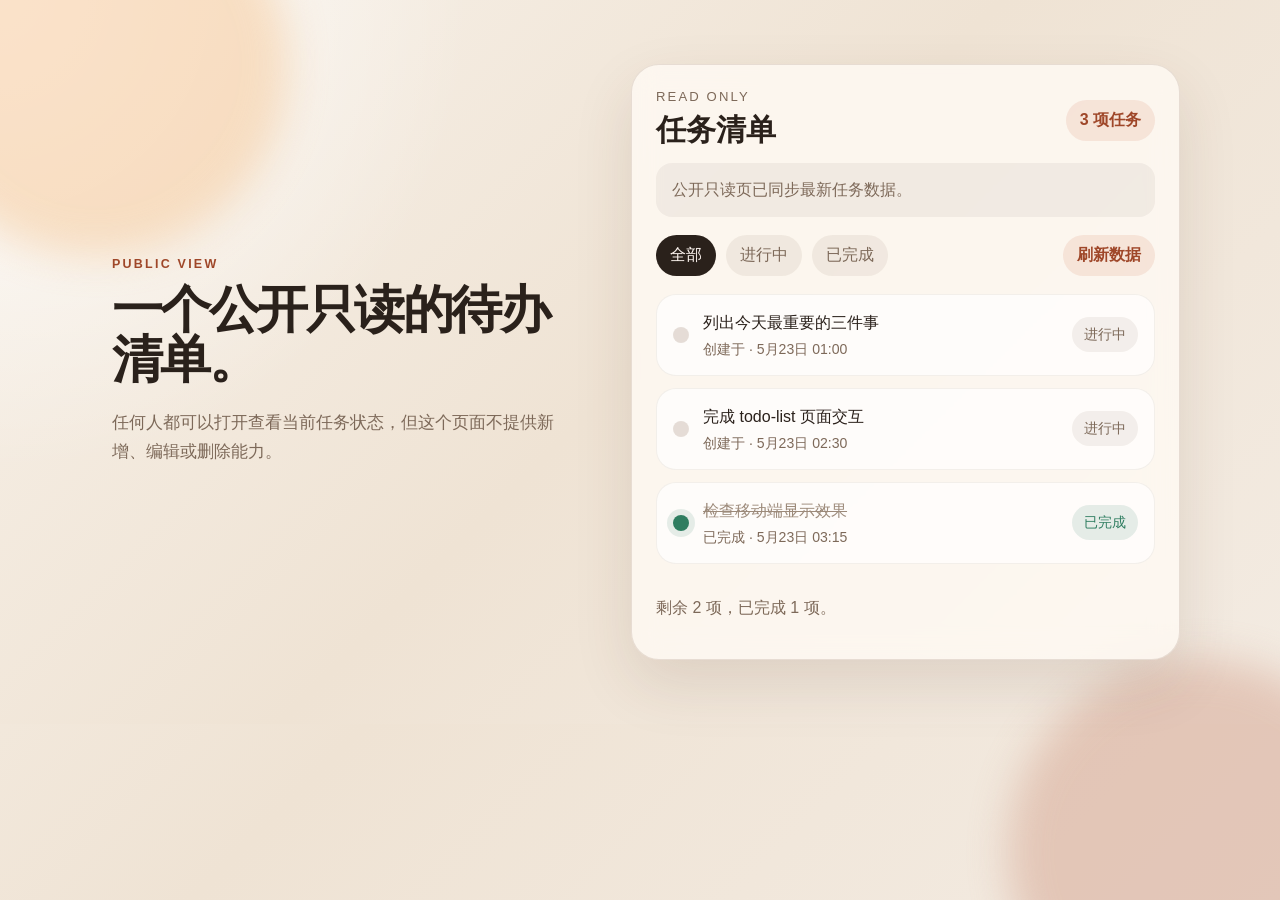
==== docs/index.html @ 0ceb117f "initial todo-list publish setup" ====
<!DOCTYPE html>
<html lang="zh-CN">
  <head>
    <meta charset="UTF-8" />
    <meta name="viewport" content="width=device-width, initial-scale=1.0" />
    <title>Todo List</title>
    <link rel="stylesheet" href="./style.css" />
  </head>
  <body>
    <div class="background-shape background-shape-left"></div>
    <div class="background-shape background-shape-right"></div>

    <main class="app-shell">
      <section class="hero">
        <p class="eyebrow">PUBLIC VIEW</p>
        <h1>一个公开只读的待办清单。</h1>
        <p class="hero-copy">
          任何人都可以打开查看当前任务状态，但这个页面不提供新增、编辑或删除能力。
        </p>
      </section>

      <section class="todo-card" aria-label="Todo 公开只读页">
        <header class="card-header">
          <div>
            <p class="card-title">READ ONLY</p>
            <h2>任务清单</h2>
          </div>
          <div class="task-badge" id="taskBadge">加载中</div>
        </header>

        <p class="readonly-note" id="viewStatus">正在加载任务数据...</p>

        <div class="toolbar">
          <div class="filters" id="filters" role="tablist" aria-label="任务筛选">
            <button class="filter is-active" data-filter="all" type="button">全部</button>
            <button class="filter" data-filter="active" type="button">进行中</button>
            <button class="filter" data-filter="completed" type="button">已完成</button>
          </div>
          <button class="secondary-button" id="refreshButton" type="button">刷新数据</button>
        </div>

        <ul class="todo-list" id="todoList" aria-live="polite"></ul>

        <footer class="card-footer">
          <p id="taskSummary">正在加载...</p>
        </footer>
      </section>
    </main>

    <template id="todoItemTemplate">
      <li class="todo-item">
        <span class="todo-state" aria-hidden="true"></span>
        <div class="todo-content">
          <p class="todo-text"></p>
          <span class="todo-meta"></span>
        </div>
        <span class="todo-label"></span>
      </li>
    </template>

    <script src="./script.js"></script>
  </body>
</html>
---- docs/style.css ----
:root {
  --card: rgba(255, 250, 244, 0.8);
  --card-border: rgba(109, 78, 55, 0.15);
  --text: #2a211b;
  --muted: #7d6959;
  --accent: #c35f3d;
  --accent-strong: #9f4729;
  --success: #2f7d60;
  --success-soft: rgba(47, 125, 96, 0.12);
  --shadow: 0 24px 60px rgba(85, 48, 29, 0.12);
  --radius-xl: 28px;
  --radius-lg: 18px;
}

* {
  box-sizing: border-box;
}

html,
body {
  margin: 0;
  min-height: 100%;
  font-family: "Avenir Next", "Trebuchet MS", "Segoe UI", sans-serif;
  color: var(--text);
  background:
    radial-gradient(circle at top left, rgba(255, 255, 255, 0.9), transparent 32%),
    linear-gradient(135deg, #f8f2ea 0%, #efe3d4 50%, #f3ebe2 100%);
}

body {
  position: relative;
  overflow-x: hidden;
}

.background-shape {
  position: fixed;
  z-index: 0;
  width: 24rem;
  height: 24rem;
  border-radius: 50%;
  filter: blur(20px);
  opacity: 0.45;
  pointer-events: none;
}

.background-shape-left {
  top: -8rem;
  left: -6rem;
  background: #f5c28c;
}

.background-shape-right {
  right: -7rem;
  bottom: -9rem;
  background: #d19c87;
}

.app-shell {
  position: relative;
  z-index: 1;
  width: min(100%, 1120px);
  margin: 0 auto;
  padding: 64px 20px;
  display: grid;
  grid-template-columns: 1fr 1.1fr;
  gap: 32px;
  align-items: center;
}

.hero {
  padding: 24px 12px;
  animation: slide-up 0.7s ease;
}

.eyebrow {
  margin: 0 0 14px;
  color: var(--accent-strong);
  text-transform: uppercase;
  letter-spacing: 0.18em;
  font-size: 0.78rem;
  font-weight: 700;
}

.hero h1 {
  margin: 0;
  font-size: clamp(2.5rem, 4vw, 4.6rem);
  line-height: 0.98;
  letter-spacing: -0.05em;
}

.hero-copy {
  max-width: 34rem;
  margin: 22px 0 0;
  font-size: 1.05rem;
  line-height: 1.75;
  color: var(--muted);
}

.todo-card {
  backdrop-filter: blur(14px);
  background: var(--card);
  border: 1px solid var(--card-border);
  border-radius: var(--radius-xl);
  box-shadow: var(--shadow);
  padding: 24px;
  animation: slide-up 0.85s ease;
}

.card-header,
.toolbar,
.card-footer {
  display: flex;
  align-items: center;
  justify-content: space-between;
  gap: 12px;
  flex-wrap: wrap;
}

.card-header {
  margin-bottom: 12px;
}

.card-title {
  margin: 0 0 6px;
  font-size: 0.82rem;
  letter-spacing: 0.16em;
  color: var(--muted);
}

.card-header h2 {
  margin: 0;
  font-size: 1.85rem;
}

.task-badge {
  padding: 10px 14px;
  border-radius: 999px;
  background: rgba(195, 95, 61, 0.12);
  color: var(--accent-strong);
  font-weight: 700;
}

.readonly-note {
  margin: 0 0 18px;
  padding: 14px 16px;
  border-radius: 16px;
  background: rgba(42, 33, 27, 0.05);
  color: var(--muted);
  line-height: 1.6;
}

.toolbar {
  margin-bottom: 18px;
}

.filters {
  display: flex;
  flex-wrap: wrap;
  gap: 10px;
}

.filter,
.secondary-button {
  border: 0;
  cursor: pointer;
  font: inherit;
  padding: 10px 14px;
  border-radius: 999px;
  background: rgba(109, 78, 55, 0.08);
  color: var(--muted);
  transition: background-color 0.2s ease, color 0.2s ease, transform 0.2s ease;
}

.secondary-button {
  background: rgba(195, 95, 61, 0.12);
  color: var(--accent-strong);
  font-weight: 700;
}

.filter.is-active {
  background: var(--text);
  color: #fff7f2;
}

.filter:hover,
.secondary-button:hover {
  transform: translateY(-1px);
}

.todo-list {
  list-style: none;
  margin: 0;
  padding: 0;
  display: grid;
  gap: 12px;
  min-height: 220px;
}

.todo-item {
  display: grid;
  grid-template-columns: auto 1fr auto;
  gap: 14px;
  align-items: center;
  padding: 16px;
  border-radius: 20px;
  background: rgba(255, 255, 255, 0.68);
  border: 1px solid rgba(109, 78, 55, 0.08);
  animation: fade-in 0.35s ease;
}

.todo-state {
  width: 16px;
  height: 16px;
  border-radius: 50%;
  background: rgba(109, 78, 55, 0.18);
}

.todo-item.is-completed .todo-state {
  background: var(--success);
  box-shadow: 0 0 0 6px var(--success-soft);
}

.todo-content {
  min-width: 0;
}

.todo-text {
  margin: 0 0 5px;
  font-size: 1rem;
  line-height: 1.5;
  word-break: break-word;
}

.todo-meta {
  color: var(--muted);
  font-size: 0.88rem;
}

.todo-item.is-completed .todo-text {
  color: #9c8a7a;
  text-decoration: line-through;
}

.todo-label {
  padding: 8px 12px;
  border-radius: 999px;
  background: rgba(109, 78, 55, 0.08);
  color: var(--muted);
  font-size: 0.88rem;
}

.todo-item.is-completed .todo-label {
  background: rgba(47, 125, 96, 0.12);
  color: var(--success);
}

.empty-state {
  display: grid;
  place-items: center;
  text-align: center;
  min-height: 220px;
  padding: 24px;
  border-radius: 20px;
  border: 1px dashed rgba(109, 78, 55, 0.18);
  color: var(--muted);
}

.card-footer {
  margin-top: 18px;
  color: var(--muted);
}

@keyframes slide-up {
  from {
    opacity: 0;
    transform: translateY(24px);
  }
  to {
    opacity: 1;
    transform: translateY(0);
  }
}

@keyframes fade-in {
  from {
    opacity: 0;
    transform: translateY(8px);
  }
  to {
    opacity: 1;
    transform: translateY(0);
  }
}

@media (max-width: 920px) {
  .app-shell {
    grid-template-columns: 1fr;
    padding: 42px 16px;
  }

  .hero {
    padding: 0 4px;
  }
}

@media (max-width: 640px) {
  .card-header,
  .toolbar,
  .card-footer {
    align-items: flex-start;
    flex-direction: column;
  }

  .todo-item {
    grid-template-columns: auto 1fr;
  }

  .todo-label {
    grid-column: 2;
    justify-self: start;
  }
}
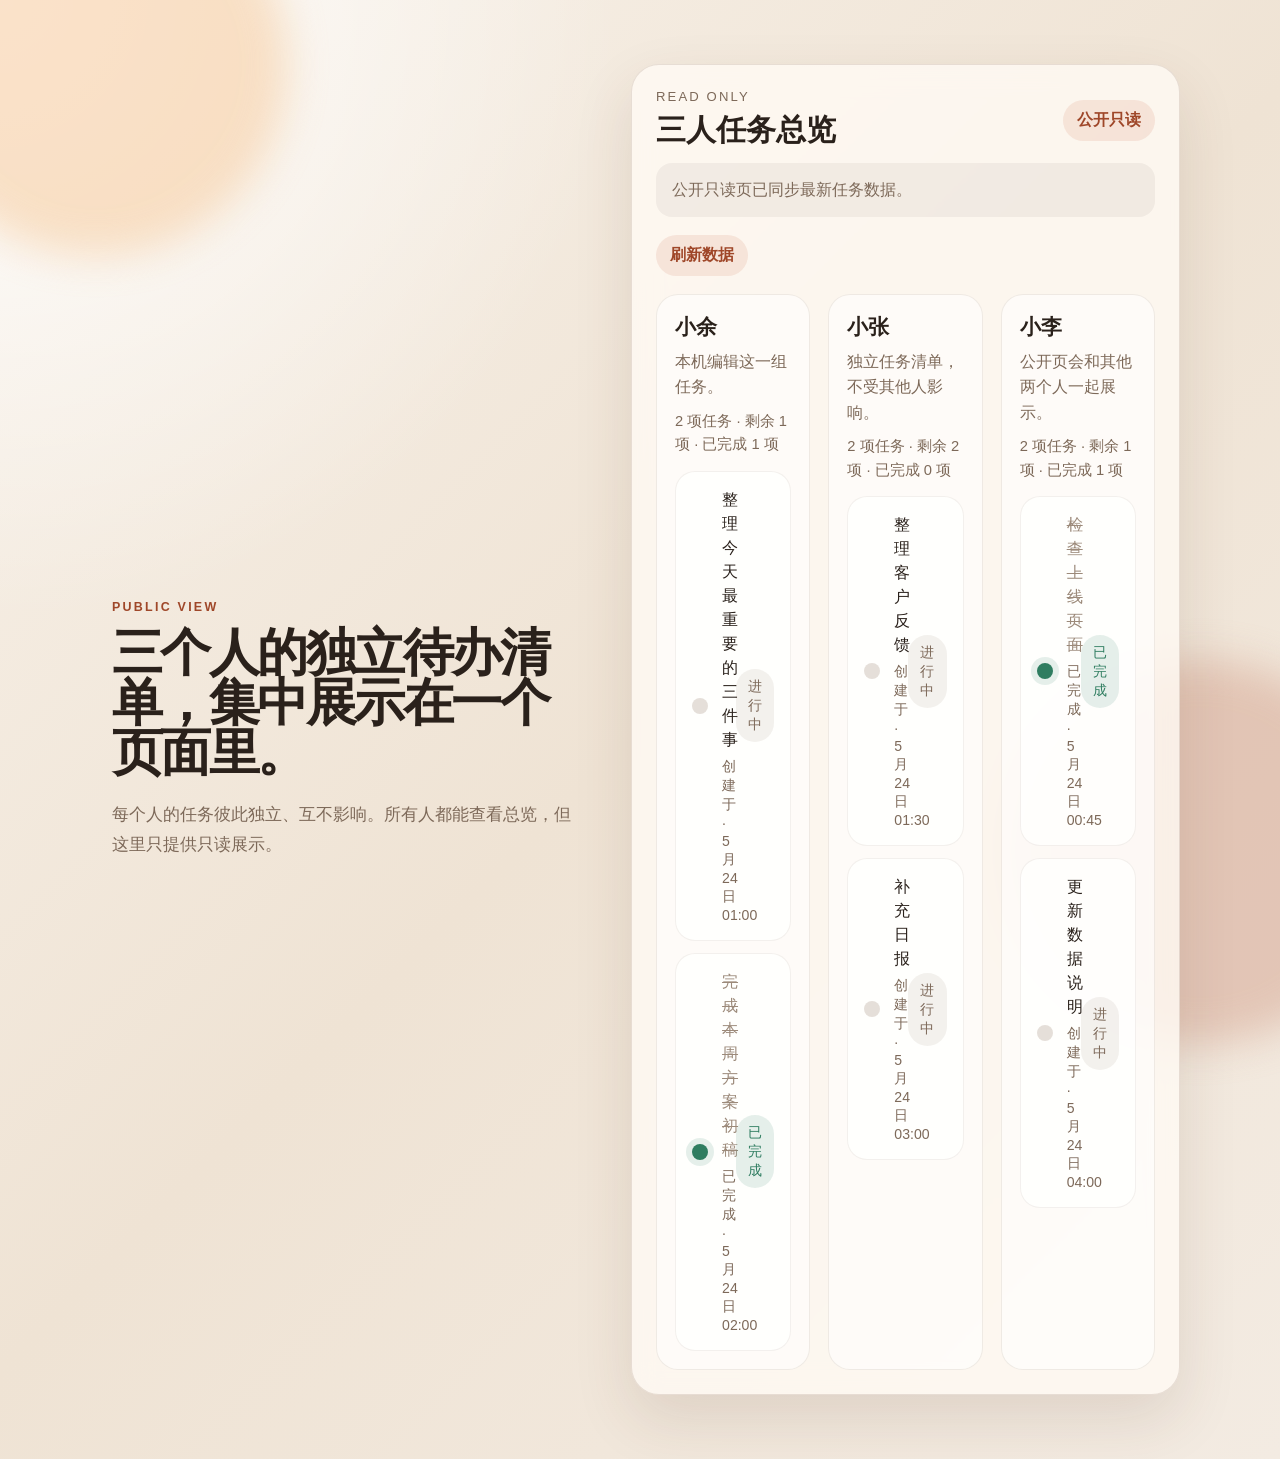
==== commit 4b97ce75: "add three-member independent todo boards" ====
--- a/docs/index.html
+++ b/docs/index.html
@@ -13,9 +13,9 @@
     <main class="app-shell">
       <section class="hero">
         <p class="eyebrow">PUBLIC VIEW</p>
-        <h1>一个公开只读的待办清单。</h1>
+        <h1>三个人的独立待办清单，集中展示在一个页面里。</h1>
         <p class="hero-copy">
-          任何人都可以打开查看当前任务状态，但这个页面不提供新增、编辑或删除能力。
+          每个人的任务彼此独立、互不影响。所有人都能查看总览，但这里只提供只读展示。
         </p>
       </section>
 
@@ -23,39 +23,33 @@
         <header class="card-header">
           <div>
             <p class="card-title">READ ONLY</p>
-            <h2>任务清单</h2>
+            <h2>三人任务总览</h2>
           </div>
-          <div class="task-badge" id="taskBadge">加载中</div>
+          <div class="task-badge">公开只读</div>
         </header>
 
-        <p class="readonly-note" id="viewStatus">正在加载任务数据...</p>
+        <p class="readonly-note" id="viewStatus">正在加载三个人的任务数据...</p>
 
         <div class="toolbar">
-          <div class="filters" id="filters" role="tablist" aria-label="任务筛选">
-            <button class="filter is-active" data-filter="all" type="button">全部</button>
-            <button class="filter" data-filter="active" type="button">进行中</button>
-            <button class="filter" data-filter="completed" type="button">已完成</button>
-          </div>
           <button class="secondary-button" id="refreshButton" type="button">刷新数据</button>
         </div>
 
-        <ul class="todo-list" id="todoList" aria-live="polite"></ul>
-
-        <footer class="card-footer">
-          <p id="taskSummary">正在加载...</p>
-        </footer>
+        <div class="board-grid" id="boardContainer" aria-live="polite"></div>
       </section>
     </main>
 
-    <template id="todoItemTemplate">
-      <li class="todo-item">
-        <span class="todo-state" aria-hidden="true"></span>
-        <div class="todo-content">
-          <p class="todo-text"></p>
-          <span class="todo-meta"></span>
-        </div>
-        <span class="todo-label"></span>
-      </li>
+    <template id="memberBoardTemplate">
+      <section class="member-board">
+        <header class="member-header">
+          <div>
+            <h3 class="member-name"></h3>
+            <p class="member-note"></p>
+          </div>
+          <p class="member-stats"></p>
+        </header>
+
+        <ul class="todo-list member-list"></ul>
+      </section>
     </template>
 
     <script src="./script.js"></script>
--- a/docs/style.css
+++ b/docs/style.css
@@ -153,13 +153,6 @@
   margin-bottom: 18px;
 }
 
-.filters {
-  display: flex;
-  flex-wrap: wrap;
-  gap: 10px;
-}
-
-.filter,
 .secondary-button {
   border: 0;
   cursor: pointer;
@@ -177,14 +170,42 @@
   font-weight: 700;
 }
 
-.filter.is-active {
-  background: var(--text);
-  color: #fff7f2;
-}
-
-.filter:hover,
 .secondary-button:hover {
   transform: translateY(-1px);
+}
+
+.board-grid {
+  display: grid;
+  grid-template-columns: repeat(3, minmax(0, 1fr));
+  gap: 18px;
+}
+
+.member-board {
+  padding: 18px;
+  border-radius: 22px;
+  background: rgba(255, 255, 255, 0.58);
+  border: 1px solid rgba(109, 78, 55, 0.1);
+}
+
+.member-header {
+  margin-bottom: 14px;
+}
+
+.member-name {
+  margin: 0 0 8px;
+  font-size: 1.3rem;
+}
+
+.member-note,
+.member-stats {
+  margin: 0;
+  color: var(--muted);
+  line-height: 1.6;
+}
+
+.member-stats {
+  margin-top: 10px;
+  font-size: 0.92rem;
 }
 
 .todo-list {
@@ -301,12 +322,15 @@
   .hero {
     padding: 0 4px;
   }
+
+  .board-grid {
+    grid-template-columns: 1fr;
+  }
 }
 
 @media (max-width: 640px) {
   .card-header,
-  .toolbar,
-  .card-footer {
+  .toolbar {
     align-items: flex-start;
     flex-direction: column;
   }
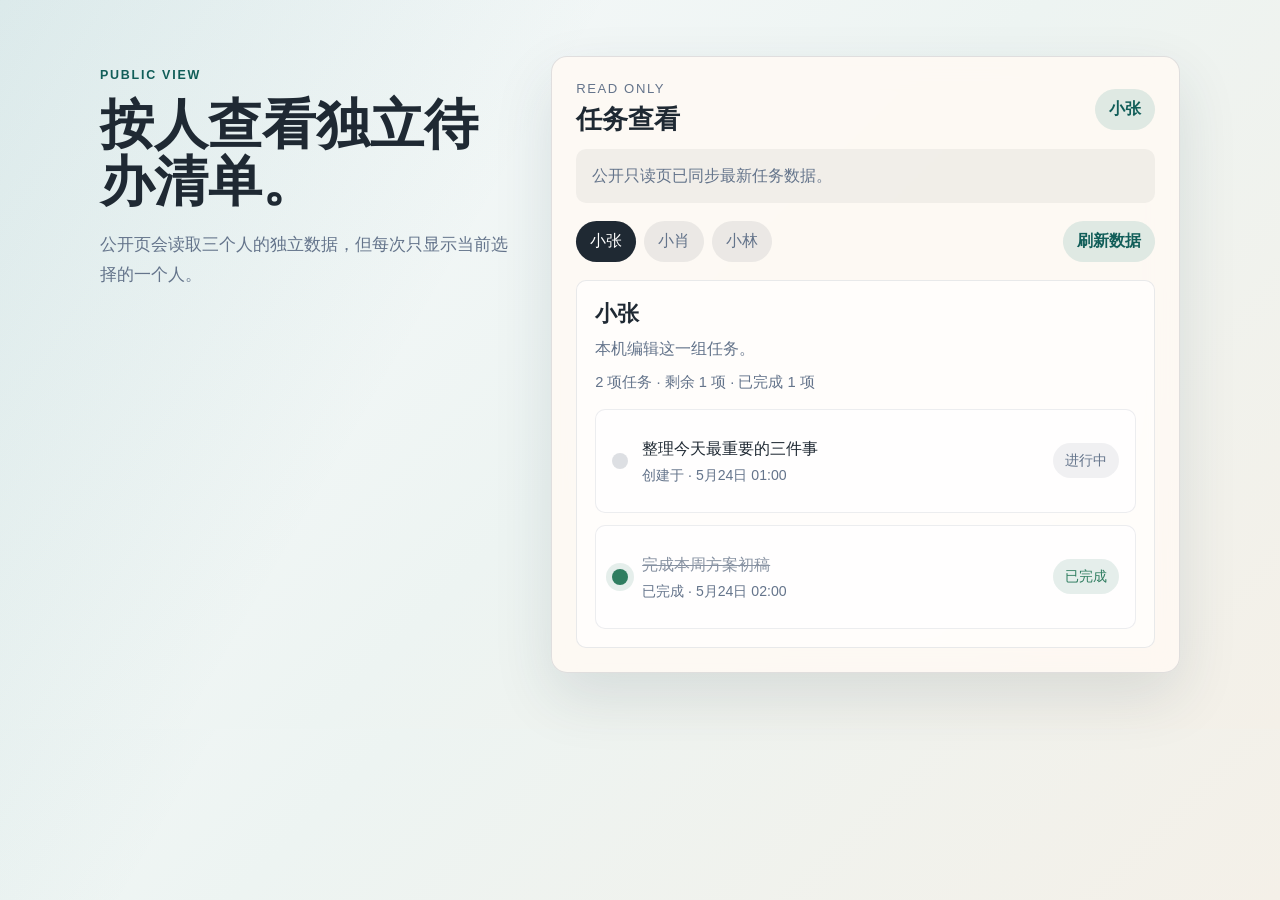
==== commit d7952f86: "show one member at a time and update member names" ====
--- a/docs/index.html
+++ b/docs/index.html
@@ -7,15 +7,12 @@
     <link rel="stylesheet" href="./style.css" />
   </head>
   <body>
-    <div class="background-shape background-shape-left"></div>
-    <div class="background-shape background-shape-right"></div>
-
     <main class="app-shell">
       <section class="hero">
         <p class="eyebrow">PUBLIC VIEW</p>
-        <h1>三个人的独立待办清单，集中展示在一个页面里。</h1>
+        <h1>按人查看独立待办清单。</h1>
         <p class="hero-copy">
-          每个人的任务彼此独立、互不影响。所有人都能查看总览，但这里只提供只读展示。
+          公开页会读取三个人的独立数据，但每次只显示当前选择的一个人。
         </p>
       </section>
 
@@ -23,33 +20,41 @@
         <header class="card-header">
           <div>
             <p class="card-title">READ ONLY</p>
-            <h2>三人任务总览</h2>
+            <h2>任务查看</h2>
           </div>
-          <div class="task-badge">公开只读</div>
+          <div class="task-badge" id="memberBadge">加载中</div>
         </header>
 
-        <p class="readonly-note" id="viewStatus">正在加载三个人的任务数据...</p>
+        <p class="readonly-note" id="viewStatus">正在加载任务数据...</p>
 
         <div class="toolbar">
+          <div class="member-tabs" id="memberTabs" aria-label="选择查看的人"></div>
           <button class="secondary-button" id="refreshButton" type="button">刷新数据</button>
         </div>
 
-        <div class="board-grid" id="boardContainer" aria-live="polite"></div>
+        <section class="member-board" id="memberBoard">
+          <header class="member-header">
+            <div>
+              <h3 class="member-name" id="memberName"></h3>
+              <p class="member-note" id="memberNote"></p>
+            </div>
+            <p class="member-stats" id="memberStats"></p>
+          </header>
+
+          <ul class="todo-list" id="todoList" aria-live="polite"></ul>
+        </section>
       </section>
     </main>
 
-    <template id="memberBoardTemplate">
-      <section class="member-board">
-        <header class="member-header">
-          <div>
-            <h3 class="member-name"></h3>
-            <p class="member-note"></p>
-          </div>
-          <p class="member-stats"></p>
-        </header>
-
-        <ul class="todo-list member-list"></ul>
-      </section>
+    <template id="todoItemTemplate">
+      <li class="todo-item">
+        <span class="todo-state" aria-hidden="true"></span>
+        <div class="todo-content">
+          <p class="todo-text"></p>
+          <span class="todo-meta"></span>
+        </div>
+        <span class="todo-label"></span>
+      </li>
     </template>
 
     <script src="./script.js"></script>
--- a/docs/style.css
+++ b/docs/style.css
@@ -1,15 +1,15 @@
 :root {
-  --card: rgba(255, 250, 244, 0.8);
-  --card-border: rgba(109, 78, 55, 0.15);
-  --text: #2a211b;
-  --muted: #7d6959;
-  --accent: #c35f3d;
-  --accent-strong: #9f4729;
+  --card: rgba(255, 250, 244, 0.86);
+  --card-border: rgba(68, 84, 106, 0.16);
+  --text: #1f2933;
+  --muted: #64748b;
+  --accent: #0f766e;
+  --accent-strong: #115e59;
   --success: #2f7d60;
   --success-soft: rgba(47, 125, 96, 0.12);
-  --shadow: 0 24px 60px rgba(85, 48, 29, 0.12);
-  --radius-xl: 28px;
-  --radius-lg: 18px;
+  --shadow: 0 24px 60px rgba(36, 54, 70, 0.12);
+  --radius-xl: 16px;
+  --radius-lg: 10px;
 }
 
 * {
@@ -23,74 +23,42 @@
   font-family: "Avenir Next", "Trebuchet MS", "Segoe UI", sans-serif;
   color: var(--text);
   background:
-    radial-gradient(circle at top left, rgba(255, 255, 255, 0.9), transparent 32%),
-    linear-gradient(135deg, #f8f2ea 0%, #efe3d4 50%, #f3ebe2 100%);
-}
-
-body {
-  position: relative;
-  overflow-x: hidden;
-}
-
-.background-shape {
-  position: fixed;
-  z-index: 0;
-  width: 24rem;
-  height: 24rem;
-  border-radius: 50%;
-  filter: blur(20px);
-  opacity: 0.45;
-  pointer-events: none;
-}
-
-.background-shape-left {
-  top: -8rem;
-  left: -6rem;
-  background: #f5c28c;
-}
-
-.background-shape-right {
-  right: -7rem;
-  bottom: -9rem;
-  background: #d19c87;
+    linear-gradient(120deg, rgba(15, 118, 110, 0.12), transparent 36%),
+    linear-gradient(135deg, #f8fafc 0%, #edf4f2 52%, #f4f0e8 100%);
 }
 
 .app-shell {
-  position: relative;
-  z-index: 1;
   width: min(100%, 1120px);
   margin: 0 auto;
-  padding: 64px 20px;
-  display: grid;
-  grid-template-columns: 1fr 1.1fr;
+  padding: 56px 20px;
+  display: grid;
+  grid-template-columns: 0.8fr 1.2fr;
   gap: 32px;
-  align-items: center;
+  align-items: start;
 }
 
 .hero {
-  padding: 24px 12px;
-  animation: slide-up 0.7s ease;
+  padding: 12px 0;
 }
 
 .eyebrow {
   margin: 0 0 14px;
   color: var(--accent-strong);
   text-transform: uppercase;
-  letter-spacing: 0.18em;
+  letter-spacing: 0.14em;
   font-size: 0.78rem;
   font-weight: 700;
 }
 
 .hero h1 {
   margin: 0;
-  font-size: clamp(2.5rem, 4vw, 4.6rem);
-  line-height: 0.98;
-  letter-spacing: -0.05em;
+  font-size: clamp(2.4rem, 3.4rem, 3.4rem);
+  line-height: 1.05;
 }
 
 .hero-copy {
-  max-width: 34rem;
-  margin: 22px 0 0;
+  max-width: 30rem;
+  margin: 20px 0 0;
   font-size: 1.05rem;
   line-height: 1.75;
   color: var(--muted);
@@ -103,12 +71,10 @@
   border-radius: var(--radius-xl);
   box-shadow: var(--shadow);
   padding: 24px;
-  animation: slide-up 0.85s ease;
 }
 
 .card-header,
-.toolbar,
-.card-footer {
+.toolbar {
   display: flex;
   align-items: center;
   justify-content: space-between;
@@ -123,19 +89,19 @@
 .card-title {
   margin: 0 0 6px;
   font-size: 0.82rem;
-  letter-spacing: 0.16em;
+  letter-spacing: 0.12em;
   color: var(--muted);
 }
 
 .card-header h2 {
   margin: 0;
-  font-size: 1.85rem;
+  font-size: 1.65rem;
 }
 
 .task-badge {
   padding: 10px 14px;
   border-radius: 999px;
-  background: rgba(195, 95, 61, 0.12);
+  background: rgba(15, 118, 110, 0.12);
   color: var(--accent-strong);
   font-weight: 700;
 }
@@ -143,8 +109,8 @@
 .readonly-note {
   margin: 0 0 18px;
   padding: 14px 16px;
-  border-radius: 16px;
-  background: rgba(42, 33, 27, 0.05);
+  border-radius: var(--radius-lg);
+  background: rgba(31, 41, 51, 0.05);
   color: var(--muted);
   line-height: 1.6;
 }
@@ -153,38 +119,45 @@
   margin-bottom: 18px;
 }
 
+.member-tabs {
+  display: flex;
+  flex-wrap: wrap;
+  gap: 8px;
+}
+
+.member-tab,
 .secondary-button {
   border: 0;
   cursor: pointer;
   font: inherit;
   padding: 10px 14px;
   border-radius: 999px;
-  background: rgba(109, 78, 55, 0.08);
+  background: rgba(31, 41, 51, 0.08);
   color: var(--muted);
   transition: background-color 0.2s ease, color 0.2s ease, transform 0.2s ease;
 }
 
+.member-tab.is-active {
+  background: var(--text);
+  color: #fff;
+}
+
 .secondary-button {
-  background: rgba(195, 95, 61, 0.12);
+  background: rgba(15, 118, 110, 0.12);
   color: var(--accent-strong);
   font-weight: 700;
 }
 
+.member-tab:hover,
 .secondary-button:hover {
   transform: translateY(-1px);
 }
 
-.board-grid {
-  display: grid;
-  grid-template-columns: repeat(3, minmax(0, 1fr));
-  gap: 18px;
-}
-
 .member-board {
   padding: 18px;
-  border-radius: 22px;
-  background: rgba(255, 255, 255, 0.58);
-  border: 1px solid rgba(109, 78, 55, 0.1);
+  border-radius: var(--radius-lg);
+  background: rgba(255, 255, 255, 0.66);
+  border: 1px solid rgba(68, 84, 106, 0.12);
 }
 
 .member-header {
@@ -193,7 +166,7 @@
 
 .member-name {
   margin: 0 0 8px;
-  font-size: 1.3rem;
+  font-size: 1.35rem;
 }
 
 .member-note,
@@ -223,17 +196,16 @@
   gap: 14px;
   align-items: center;
   padding: 16px;
-  border-radius: 20px;
-  background: rgba(255, 255, 255, 0.68);
-  border: 1px solid rgba(109, 78, 55, 0.08);
-  animation: fade-in 0.35s ease;
+  border-radius: var(--radius-lg);
+  background: rgba(255, 255, 255, 0.78);
+  border: 1px solid rgba(68, 84, 106, 0.1);
 }
 
 .todo-state {
   width: 16px;
   height: 16px;
   border-radius: 50%;
-  background: rgba(109, 78, 55, 0.18);
+  background: rgba(68, 84, 106, 0.18);
 }
 
 .todo-item.is-completed .todo-state {
@@ -258,14 +230,14 @@
 }
 
 .todo-item.is-completed .todo-text {
-  color: #9c8a7a;
+  color: #8792a2;
   text-decoration: line-through;
 }
 
 .todo-label {
   padding: 8px 12px;
   border-radius: 999px;
-  background: rgba(109, 78, 55, 0.08);
+  background: rgba(68, 84, 106, 0.08);
   color: var(--muted);
   font-size: 0.88rem;
 }
@@ -281,50 +253,15 @@
   text-align: center;
   min-height: 220px;
   padding: 24px;
-  border-radius: 20px;
-  border: 1px dashed rgba(109, 78, 55, 0.18);
-  color: var(--muted);
-}
-
-.card-footer {
-  margin-top: 18px;
-  color: var(--muted);
-}
-
-@keyframes slide-up {
-  from {
-    opacity: 0;
-    transform: translateY(24px);
-  }
-  to {
-    opacity: 1;
-    transform: translateY(0);
-  }
-}
-
-@keyframes fade-in {
-  from {
-    opacity: 0;
-    transform: translateY(8px);
-  }
-  to {
-    opacity: 1;
-    transform: translateY(0);
-  }
+  border-radius: var(--radius-lg);
+  border: 1px dashed rgba(68, 84, 106, 0.18);
+  color: var(--muted);
 }
 
 @media (max-width: 920px) {
   .app-shell {
     grid-template-columns: 1fr;
     padding: 42px 16px;
-  }
-
-  .hero {
-    padding: 0 4px;
-  }
-
-  .board-grid {
-    grid-template-columns: 1fr;
   }
 }
 
